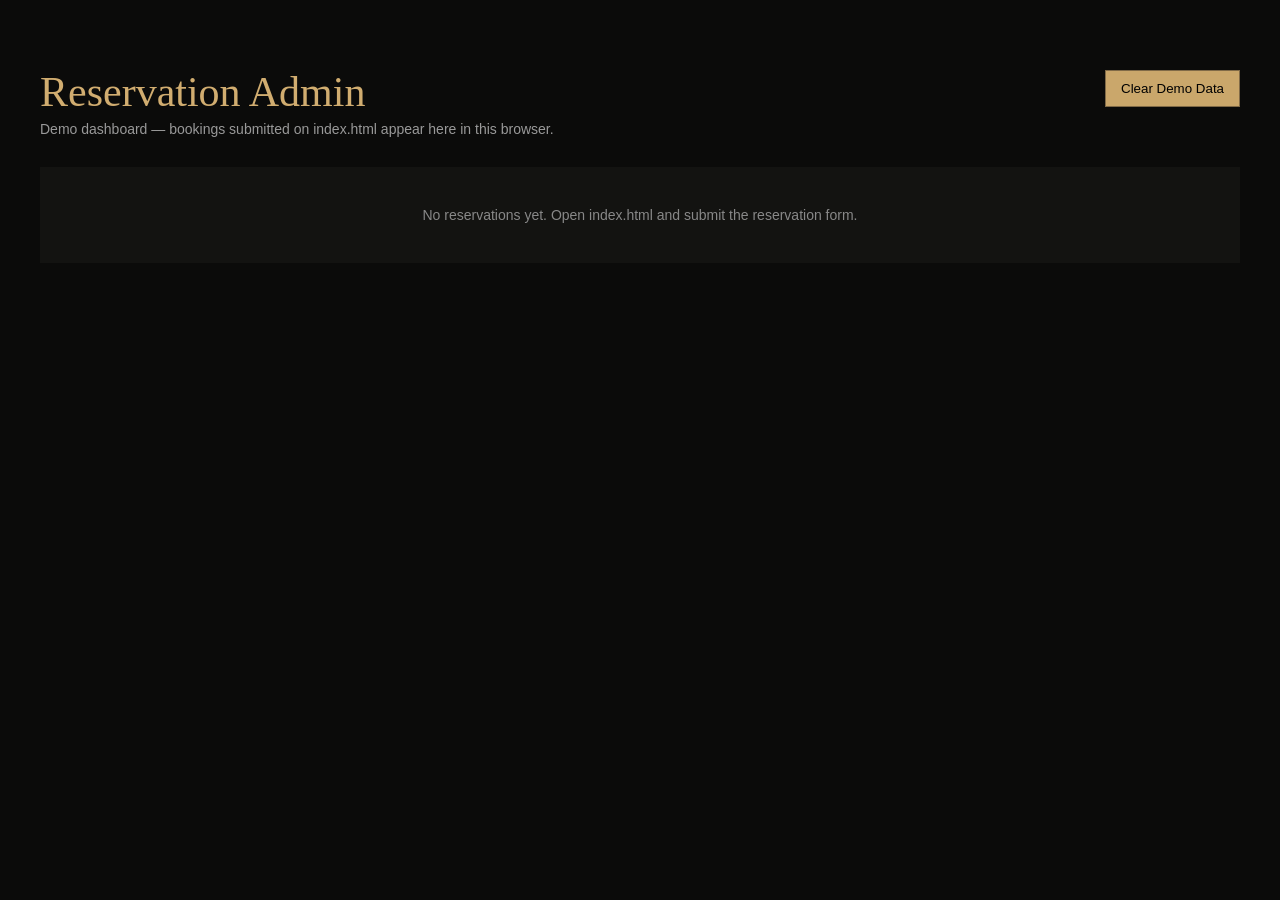
==== admin.html @ 9f95c50d "Add files via upload" ====
<!doctype html><html><head><meta charset="utf-8"><meta name="viewport" content="width=device-width,initial-scale=1"><title>Veloura Reservation Admin</title><style>body{margin:0;background:#0b0b0a;color:#eee;font:14px Arial}.wrap{max-width:1200px;margin:auto;padding:40px 20px}h1{font:42px Georgia;color:#d1ad70;margin-bottom:5px}.sub{color:#999}.top{display:flex;justify-content:space-between;align-items:center;gap:20px}.btn{border:1px solid #806a47;background:#caa76b;padding:10px 15px;cursor:pointer}table{width:100%;border-collapse:collapse;margin-top:30px;background:#131311}th,td{padding:13px;border-bottom:1px solid #2d2b27;text-align:left;vertical-align:top}th{color:#caa76b;font-size:11px;text-transform:uppercase}.status{padding:5px 8px;background:#26231d;border:1px solid #4d4332;color:#d9bd8b}.empty{padding:40px;text-align:center;color:#888;background:#131311;margin-top:30px}@media(max-width:800px){.scroll{overflow:auto}table{min-width:900px}}</style></head><body><div class="wrap"><div class="top"><div><h1>Reservation Admin</h1><div class="sub">Demo dashboard — bookings submitted on index.html appear here in this browser.</div></div><button class="btn" onclick="clearAll()">Clear Demo Data</button></div><div id="out"></div></div><script>function render(){let a=JSON.parse(localStorage.getItem('velouraBookings')||'[]'),o=document.querySelector('#out');if(!a.length){o.innerHTML='<div class="empty">No reservations yet. Open index.html and submit the reservation form.</div>';return}o.innerHTML='<div class="scroll"><table><thead><tr><th>Ref</th><th>Guest</th><th>Date / Time</th><th>Guests</th><th>Contact</th><th>Notes</th><th>Status</th></tr></thead><tbody>'+a.map(x=>`<tr><td>${x.id}<br><small>${x.created}</small></td><td><b>${x.name}</b></td><td>${x.date}<br>${x.time}</td><td>${x.guests}</td><td>${x.phone}<br>${x.email}</td><td>${x.notes||'—'}</td><td><span class="status">${x.status}</span></td></tr>`).join('')+'</tbody></table></div>'}function clearAll(){if(confirm('Clear all demo reservations?')){localStorage.removeItem('velouraBookings');render()}}render()</script></body></html>
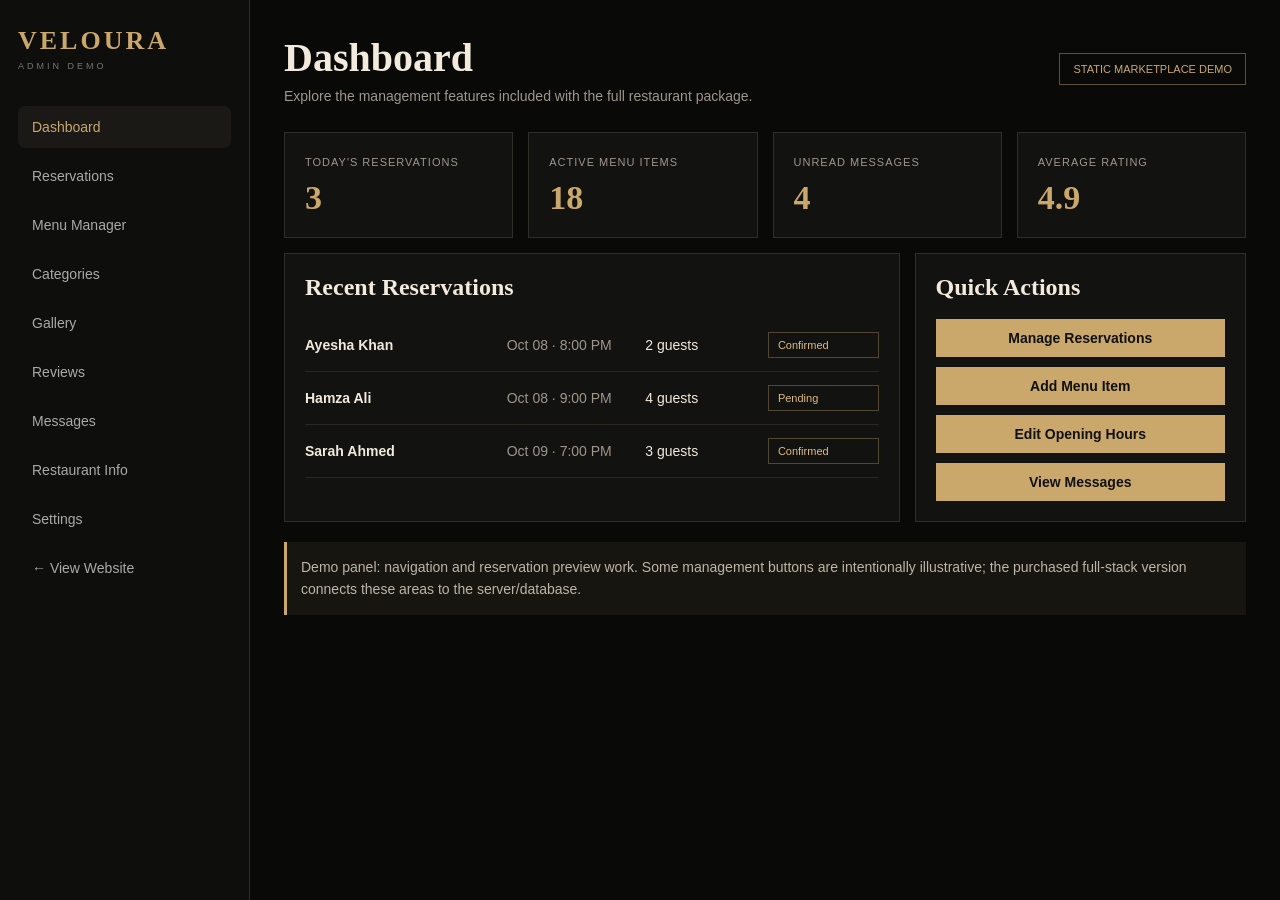
==== commit a87f2548: "Update admin.html" ====
--- a/admin.html
+++ b/admin.html
@@ -1 +1,19 @@
-<!doctype html><html><head><meta charset="utf-8"><meta name="viewport" content="width=device-width,initial-scale=1"><title>Veloura Reservation Admin</title><style>body{margin:0;background:#0b0b0a;color:#eee;font:14px Arial}.wrap{max-width:1200px;margin:auto;padding:40px 20px}h1{font:42px Georgia;color:#d1ad70;margin-bottom:5px}.sub{color:#999}.top{display:flex;justify-content:space-between;align-items:center;gap:20px}.btn{border:1px solid #806a47;background:#caa76b;padding:10px 15px;cursor:pointer}table{width:100%;border-collapse:collapse;margin-top:30px;background:#131311}th,td{padding:13px;border-bottom:1px solid #2d2b27;text-align:left;vertical-align:top}th{color:#caa76b;font-size:11px;text-transform:uppercase}.status{padding:5px 8px;background:#26231d;border:1px solid #4d4332;color:#d9bd8b}.empty{padding:40px;text-align:center;color:#888;background:#131311;margin-top:30px}@media(max-width:800px){.scroll{overflow:auto}table{min-width:900px}}</style></head><body><div class="wrap"><div class="top"><div><h1>Reservation Admin</h1><div class="sub">Demo dashboard — bookings submitted on index.html appear here in this browser.</div></div><button class="btn" onclick="clearAll()">Clear Demo Data</button></div><div id="out"></div></div><script>function render(){let a=JSON.parse(localStorage.getItem('velouraBookings')||'[]'),o=document.querySelector('#out');if(!a.length){o.innerHTML='<div class="empty">No reservations yet. Open index.html and submit the reservation form.</div>';return}o.innerHTML='<div class="scroll"><table><thead><tr><th>Ref</th><th>Guest</th><th>Date / Time</th><th>Guests</th><th>Contact</th><th>Notes</th><th>Status</th></tr></thead><tbody>'+a.map(x=>`<tr><td>${x.id}<br><small>${x.created}</small></td><td><b>${x.name}</b></td><td>${x.date}<br>${x.time}</td><td>${x.guests}</td><td>${x.phone}<br>${x.email}</td><td>${x.notes||'—'}</td><td><span class="status">${x.status}</span></td></tr>`).join('')+'</tbody></table></div>'}function clearAll(){if(confirm('Clear all demo reservations?')){localStorage.removeItem('velouraBookings');render()}}render()</script></body></html>
+<!doctype html><html><head><meta charset="utf-8"><meta name="viewport" content="width=device-width,initial-scale=1"><title>Veloura Admin Demo</title><style>
+:root{--bg:#090908;--panel:#121210;--panel2:#171714;--cream:#f2eadc;--muted:#9e978c;--gold:#caa76b;--line:#302e28;--green:#79b98a;--red:#d77777}*{box-sizing:border-box}body{margin:0;background:var(--bg);color:var(--cream);font:14px Arial,sans-serif}button,input,select,textarea{font:inherit}.layout{display:grid;grid-template-columns:250px 1fr;min-height:100vh}.side{background:#0e0e0c;border-right:1px solid var(--line);padding:26px 18px;position:sticky;top:0;height:100vh}.brand{font:700 26px Georgia;color:var(--gold);letter-spacing:3px}.brand small{display:block;color:#777;font:9px Arial;letter-spacing:3px;margin-top:5px}.side nav{display:grid;gap:7px;margin-top:35px}.side button,.side a{border:0;background:transparent;color:#aaa;text-align:left;padding:13px 14px;cursor:pointer;text-decoration:none;border-radius:7px}.side button.active,.side button:hover,.side a:hover{background:#1a1915;color:var(--gold)}.main{padding:34px}.top{display:flex;justify-content:space-between;gap:20px;align-items:center;margin-bottom:28px}.top h1{font:600 40px Georgia;margin:0}.top p{color:var(--muted);margin:7px 0 0}.badge{border:1px solid #5d503a;color:var(--gold);padding:9px 13px;font-size:11px}.view{display:none}.view.active{display:block}.cards{display:grid;grid-template-columns:repeat(4,1fr);gap:15px}.card,.box{background:var(--panel);border:1px solid var(--line);padding:20px}.card span{color:var(--muted);font-size:11px;text-transform:uppercase;letter-spacing:1px}.card strong{display:block;font:600 34px Georgia;color:var(--gold);margin-top:10px}.grid2{display:grid;grid-template-columns:1.3fr .7fr;gap:15px;margin-top:15px}.box h2{font:600 24px Georgia;margin:0 0 18px}.rows{display:grid}.row{display:grid;grid-template-columns:1.2fr .8fr .7fr .7fr;gap:12px;padding:13px 0;border-bottom:1px solid #292720;align-items:center}.muted{color:var(--muted)}.status{display:inline-block;padding:6px 9px;border:1px solid #504632;color:#e0bd7e;font-size:11px}.quick{display:grid;gap:10px}.quick button,.gold{background:var(--gold);border:0;padding:11px 14px;cursor:pointer;color:#111;font-weight:700}.section-head{display:flex;justify-content:space-between;align-items:center;margin-bottom:18px}.section-head h2{font:600 30px Georgia;margin:0}.table{overflow:auto;background:var(--panel);border:1px solid var(--line)}table{width:100%;border-collapse:collapse;min-width:850px}th,td{text-align:left;padding:14px;border-bottom:1px solid var(--line)}th{font-size:10px;color:var(--gold);text-transform:uppercase;letter-spacing:1px}.menu-cards{display:grid;grid-template-columns:repeat(3,1fr);gap:14px}.dish{background:var(--panel);border:1px solid var(--line);padding:18px}.dish h3{font:600 21px Georgia;margin:5px 0}.dish .price{color:var(--gold);font-weight:700}.dish p{color:var(--muted);line-height:1.5}.actions{display:flex;gap:7px;margin-top:15px}.actions button{background:#222019;border:1px solid #3a372f;color:#ccc;padding:7px 9px}.formgrid{display:grid;grid-template-columns:1fr 1fr;gap:14px}.field{display:grid;gap:7px}.field.full{grid-column:1/-1}.field label{font-size:11px;color:#aaa;text-transform:uppercase}.field input,.field select,.field textarea{background:#0c0c0b;border:1px solid #38352e;color:white;padding:12px}.field textarea{min-height:100px}.gallery{display:grid;grid-template-columns:repeat(4,1fr);gap:12px}.gallery div{height:150px;background:#1c1b17;border:1px solid var(--line);display:grid;place-items:center;color:#777}.settings-list{display:grid;gap:12px}.setting{background:var(--panel);border:1px solid var(--line);padding:18px;display:flex;justify-content:space-between;gap:20px}.setting b{display:block;margin-bottom:5px}.setting span{color:var(--muted)}.note{margin-top:20px;padding:14px;border-left:3px solid var(--gold);background:#17150f;color:#bdb5a9;line-height:1.6}.mobile{display:none}@media(max-width:900px){.layout{grid-template-columns:1fr}.side{height:auto;position:static}.side nav{grid-template-columns:repeat(2,1fr)}.main{padding:22px}.cards{grid-template-columns:repeat(2,1fr)}.grid2{grid-template-columns:1fr}.menu-cards{grid-template-columns:repeat(2,1fr)}.gallery{grid-template-columns:repeat(2,1fr)}}@media(max-width:560px){.cards,.menu-cards,.formgrid{grid-template-columns:1fr}.side nav{grid-template-columns:1fr 1fr}.top{align-items:flex-start;flex-direction:column}.main{padding:16px}}
+</style></head><body><div class="layout"><aside class="side"><div class="brand">VELOURA<small>ADMIN DEMO</small></div><nav>
+<button class="active" data-view="dashboard">Dashboard</button><button data-view="reservations">Reservations</button><button data-view="menu">Menu Manager</button><button data-view="categories">Categories</button><button data-view="gallery">Gallery</button><button data-view="reviews">Reviews</button><button data-view="messages">Messages</button><button data-view="restaurant">Restaurant Info</button><button data-view="settings">Settings</button><a href="index.html">← View Website</a></nav></aside><main class="main"><div class="top"><div><h1 id="title">Dashboard</h1><p>Explore the management features included with the full restaurant package.</p></div><span class="badge">STATIC MARKETPLACE DEMO</span></div>
+<section id="dashboard" class="view active"><div class="cards"><div class="card"><span>Today's Reservations</span><strong id="bookCount">8</strong></div><div class="card"><span>Active Menu Items</span><strong>18</strong></div><div class="card"><span>Unread Messages</span><strong>4</strong></div><div class="card"><span>Average Rating</span><strong>4.9</strong></div></div><div class="grid2"><div class="box"><h2>Recent Reservations</h2><div id="recent" class="rows"></div></div><div class="box"><h2>Quick Actions</h2><div class="quick"><button onclick="go('reservations')">Manage Reservations</button><button onclick="go('menu')">Add Menu Item</button><button onclick="go('restaurant')">Edit Opening Hours</button><button onclick="go('messages')">View Messages</button></div></div></div><div class="note">Demo panel: navigation and reservation preview work. Some management buttons are intentionally illustrative; the purchased full-stack version connects these areas to the server/database.</div></section>
+<section id="reservations" class="view"><div class="section-head"><h2>Reservations</h2><button class="gold" onclick="alert('Demo: New reservation form would open here.')">+ New Reservation</button></div><div class="table"><table><thead><tr><th>Reference</th><th>Guest</th><th>Date / Time</th><th>Guests</th><th>Contact</th><th>Status</th><th>Action</th></tr></thead><tbody id="bookingRows"></tbody></table></div></section>
+<section id="menu" class="view"><div class="section-head"><h2>Menu Manager</h2><button class="gold" onclick="document.querySelector('#addDish').scrollIntoView({behavior:'smooth'})">+ Add Food Item</button></div><div class="menu-cards"><div class="dish"><span class="muted">STEAKS</span><h3>28-Day Aged Ribeye</h3><span class="price">PKR 4,950</span><p>300g ribeye, pepper jus, triple-cooked fries.</p><div class="actions"><button>Edit</button><button>Hide</button><button>Delete</button></div></div><div class="dish"><span class="muted">PASTA</span><h3>Black Truffle Tagliolini</h3><span class="price">PKR 2,350</span><p>Fresh pasta, parmesan emulsion and black truffle.</p><div class="actions"><button>Edit</button><button>Hide</button><button>Delete</button></div></div><div class="dish"><span class="muted">DESSERT</span><h3>Veloura Chocolate</h3><span class="price">PKR 1,150</span><p>Dark chocolate crémeux and hazelnut praline.</p><div class="actions"><button>Edit</button><button>Hide</button><button>Delete</button></div></div></div><div id="addDish" class="box" style="margin-top:16px"><h2>Add / Edit Food Item</h2><div class="formgrid"><div class="field"><label>Dish Name</label><input placeholder="e.g. Grilled Salmon"></div><div class="field"><label>Price</label><input placeholder="PKR 2,950"></div><div class="field"><label>Category</label><select><option>Starters</option><option>Steaks</option><option>Seafood</option><option>Pasta</option><option>Desserts</option></select></div><div class="field"><label>Badge</label><input placeholder="Chef's Pick"></div><div class="field full"><label>Description</label><textarea placeholder="Ingredients / description"></textarea></div><div class="field full"><label>Food Image</label><input placeholder="Image URL or upload in full version"></div><div class="field full"><button class="gold" onclick="alert('Demo preview only. Full version saves this item to the database.')">Save Food Item</button></div></div></div></section>
+<section id="categories" class="view"><div class="section-head"><h2>Menu Categories</h2><button class="gold">+ Add Category</button></div><div class="settings-list"><div class="setting"><div><b>Starters</b><span>4 items · Display order 1</span></div><b>Active</b></div><div class="setting"><div><b>Steaks</b><span>4 items · Display order 2</span></div><b>Active</b></div><div class="setting"><div><b>Seafood</b><span>3 items · Display order 3</span></div><b>Active</b></div><div class="setting"><div><b>Pasta</b><span>3 items · Display order 4</span></div><b>Active</b></div><div class="setting"><div><b>Desserts</b><span>4 items · Display order 5</span></div><b>Active</b></div></div></section>
+<section id="gallery" class="view"><div class="section-head"><h2>Gallery Manager</h2><button class="gold">+ Upload Photo</button></div><div class="gallery"><div>Dining Room Photo</div><div>Signature Dish</div><div>Chef / Kitchen</div><div>Private Dining</div><div>Exterior</div><div>Dessert</div><div>Bar</div><div>Event Setup</div></div></section>
+<section id="reviews" class="view"><div class="section-head"><h2>Reviews</h2><button class="gold">+ Add Testimonial</button></div><div class="settings-list"><div class="setting"><div><b>★★★★★ — Ayesha K.</b><span>“Beautiful atmosphere and outstanding food.”</span></div><b>Published</b></div><div class="setting"><div><b>★★★★★ — Hamza R.</b><span>“The ribeye and service were exceptional.”</span></div><b>Published</b></div><div class="setting"><div><b>★★★★★ — Sarah M.</b><span>“Perfect anniversary dinner.”</span></div><b>Published</b></div></div></section>
+<section id="messages" class="view"><div class="section-head"><h2>Customer Messages</h2><button class="gold">Mark All Read</button></div><div class="settings-list"><div class="setting"><div><b>Private dining enquiry</b><span>Ali · Event for 24 guests · 2 hours ago</span></div><b>New</b></div><div class="setting"><div><b>Dietary question</b><span>Sana · Gluten-free options · Today</span></div><b>New</b></div><div class="setting"><div><b>Anniversary arrangement</b><span>Usman · Flowers / cake request · Yesterday</span></div><b>Read</b></div></div></section>
+<section id="restaurant" class="view"><div class="section-head"><h2>Restaurant Information</h2><button class="gold">Save Changes</button></div><div class="box"><div class="formgrid"><div class="field"><label>Restaurant Name</label><input value="Veloura Fine Dining"></div><div class="field"><label>Phone</label><input value="+92 300 1234567"></div><div class="field full"><label>Address</label><input value="Clifton, Karachi, Pakistan"></div><div class="field"><label>Opening Days</label><input value="Tuesday — Sunday"></div><div class="field"><label>Dinner Hours</label><input value="5:00 PM — 12:00 AM"></div><div class="field"><label>Instagram</label><input value="@velouradining"></div><div class="field"><label>Reservation Email</label><input value="reservations@veloura.test"></div></div></div></section>
+<section id="settings" class="view"><div class="section-head"><h2>Settings</h2></div><div class="settings-list"><div class="setting"><div><b>Admin Account</b><span>Email, password and secure login management</span></div><b>Manage</b></div><div class="setting"><div><b>Reservation Settings</b><span>Available time slots, party size and booking rules</span></div><b>Configure</b></div><div class="setting"><div><b>Notifications</b><span>Email alerts for new reservations and enquiries</span></div><b>Configure</b></div><div class="setting"><div><b>Website Branding</b><span>Logo, restaurant colors and social links</span></div><b>Configure</b></div><div class="setting"><div><b>Data & Security</b><span>Database, session and environment configuration</span></div><b>Protected</b></div></div></section>
+</main></div><script>
+const sample=[{id:'VL-481201',name:'Ayesha Khan',date:'Oct 08 · 8:00 PM',guests:'2',contact:'+92 300 1234567',status:'Confirmed'},{id:'VL-481188',name:'Hamza Ali',date:'Oct 08 · 9:00 PM',guests:'4',contact:'+92 321 7654321',status:'Pending'},{id:'VL-481173',name:'Sarah Ahmed',date:'Oct 09 · 7:00 PM',guests:'3',contact:'+92 333 9876543',status:'Confirmed'}];
+function bookings(){let a=[];try{a=JSON.parse(localStorage.getItem('velouraBookings')||'[]')}catch(e){}return a.map(x=>({id:x.id,name:x.name,date:x.date+' · '+x.time,guests:x.guests,contact:x.phone,status:x.status||'New'})).concat(sample)}
+function renderBookings(){let a=bookings();document.querySelector('#bookCount').textContent=a.length;document.querySelector('#recent').innerHTML=a.slice(0,5).map(x=>`<div class="row"><b>${x.name}</b><span class="muted">${x.date}</span><span>${x.guests} guests</span><span class="status">${x.status}</span></div>`).join('');document.querySelector('#bookingRows').innerHTML=a.map(x=>`<tr><td>${x.id}</td><td><b>${x.name}</b></td><td>${x.date}</td><td>${x.guests}</td><td>${x.contact}</td><td><span class="status">${x.status}</span></td><td><select onchange="this.previousElementSibling"><option>Pending</option><option>Confirmed</option><option>Completed</option><option>Cancelled</option></select></td></tr>`).join('')}
+const labels={dashboard:'Dashboard',reservations:'Reservations',menu:'Menu Manager',categories:'Categories',gallery:'Gallery Manager',reviews:'Reviews',messages:'Messages',restaurant:'Restaurant Info',settings:'Settings'};function go(id){document.querySelectorAll('.view').forEach(v=>v.classList.remove('active'));document.querySelectorAll('.side button').forEach(b=>b.classList.remove('active'));document.querySelector('#'+id).classList.add('active');let b=document.querySelector(`[data-view="${id}"]`);if(b)b.classList.add('active');document.querySelector('#title').textContent=labels[id];window.scrollTo(0,0)}document.querySelectorAll('[data-view]').forEach(b=>b.onclick=()=>go(b.dataset.view));renderBookings();
+</script></body></html>
